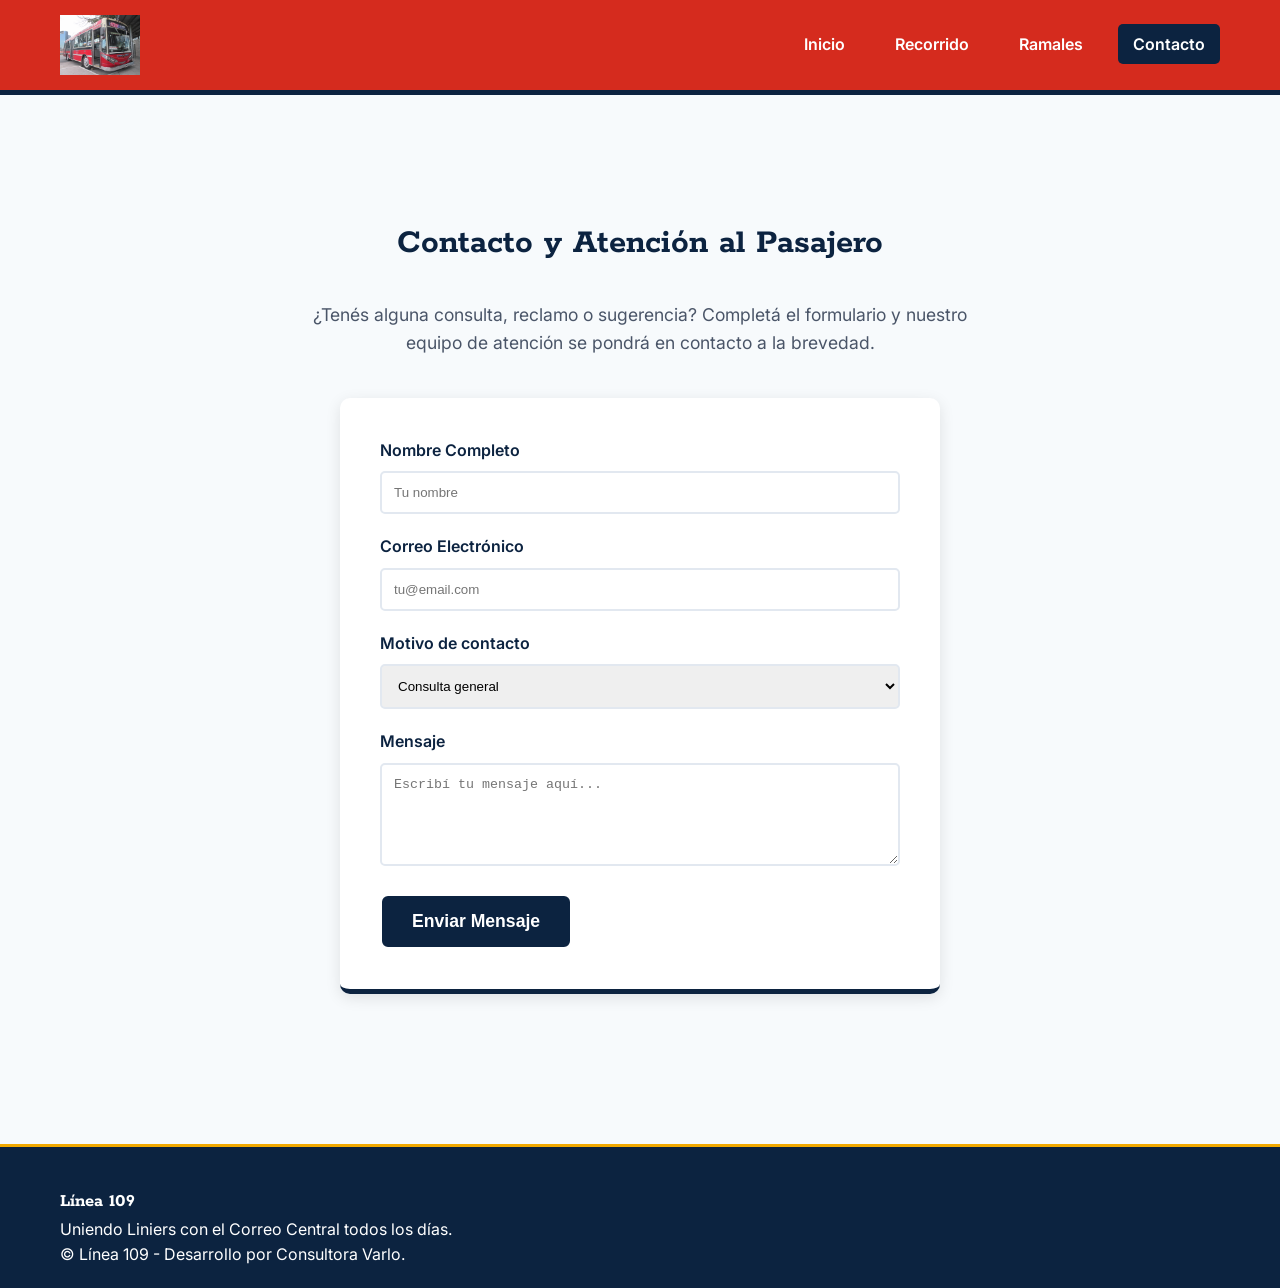
==== contacto.html @ ebbfa9f7 "Add files via upload" ====
<!DOCTYPE html>
<html lang="es">
<head>
    <meta charset="UTF-8">
    <meta name="viewport" content="width=device-width, initial-scale=1.0">
    <title>Línea 109 | Contacto</title>
    <link rel="stylesheet" href="styles.css">
    <link href="https://fonts.googleapis.com/css2?family=Inter:wght@400;600&family=Rokkitt:wght@700&display=swap" rel="stylesheet">
</head>
<body>

    <header class="header-principal">
        <div class="contenedor header-grid">
            <div class="logo">
                <a href="index.html">
                    <img src="img/28666771498_ae59375ec0_b.jpg" alt="Logo109" class="logo-img">
                </a>
            </div>
            <nav class="navegacion" aria-label="Navegación principal">
                <ul class="menu">
                    <li><a href="index.html">Inicio</a></li>
                    <li><a href="recorrido.html">Recorrido</a></li>
                    <li><a href="ramales.html">Ramales</a></li>
                    <li><a href="contacto.html" class="activo">Contacto</a></li>
                </ul>
            </nav>
        </div>
    </header>

    <main class="contenedor seccion-interna">
        <h2 class="titulo-seccion">Contacto y Atención al Pasajero</h2>
        <p class="bajada-seccion">¿Tenés alguna consulta, reclamo o sugerencia? Completá el formulario y nuestro equipo de atención se pondrá en contacto a la brevedad.</p>

        <form class="formulario-contacto">
            <div class="form-group">
                <label for="nombre">Nombre Completo</label>
                <input type="text" id="nombre" name="nombre" placeholder="Tu nombre" required>
            </div>
            <div class="form-group">
                <label for="email">Correo Electrónico</label>
                <input type="email" id="email" name="email" placeholder="tu@email.com" required>
            </div>
            <div class="form-group">
                <label for="motivo">Motivo de contacto</label>
                <select id="motivo" name="motivo">
                    <option value="consulta">Consulta general</option>
                    <option value="reclamo">Reclamo o sugerencia</option>
                    <option value="objetos">Objetos perdidos</option>
                </select>
            </div>
            <div class="form-group">
                <label for="mensaje">Mensaje</label>
                <textarea id="mensaje" name="mensaje" rows="5" placeholder="Escribí tu mensaje aquí..." required></textarea>
            </div>
            <button type="submit" class="btn-primario">Enviar Mensaje</button>
        </form>
    </main>

    <footer class="footer-principal">
        <div class="contenedor">
            <div class="footer-grid">
                <div class="footer-info">
                    <h3>Línea 109</h3>
                    <p>Uniendo Liniers con el Correo Central todos los días.</p>
                </div>
                <div class="footer-legal">
                    <p>&copy; Línea 109 - Desarrollo por Consultora Varlo.</p>
                </div>
            </div>
        </div>
    </footer>

</body>
</html>
---- styles.css ----
:root {
    --rojo-109: #d52b1e;       
    --azul-secundario: #0c2340; 
    --blanco: #ffffff;
    --oro-filete: #f2a900;
    --fondo-gris: #f7fafc;
    --texto-oscuro: #1a202c;
}

* {
    margin: 0;
    padding: 0;
    box-sizing: border-box;
}

body {
    font-family: 'Inter', sans-serif;
    background-color: var(--fondo-gris);
    color: var(--texto-oscuro);
    line-height: 1.6;
}

h1, h2, h3 {
    font-family: 'Rokkitt', serif;
}

a {
    text-decoration: none;
}

.contenedor {
    max-width: 1200px;
    margin: 0 auto;
    padding: 0 20px;
}


.header-principal {
    background-color: var(--rojo-109);
    color: var(--blanco);
    padding: 15px 0;
    border-bottom: 5px solid var(--azul-secundario);
    position: sticky;
    top: 0;
    z-index: 100;
}

.header-grid {
    display: flex;
    justify-content: space-between;
    align-items: center;
    flex-wrap: wrap;
}

.logo-img {
    max-height: 60px;
    width: auto;
    display: block;
    transition: transform 0.3s ease;
}

.logo-img:hover {
    transform: scale(1.05);
}

.menu {
    list-style: none;
    display: flex;
    gap: 20px;
}

.menu a {
    color: var(--blanco);
    font-weight: 600;
    padding: 10px 15px;
    border-radius: 5px;
    transition: all 0.3s ease;
}

.menu a:hover, .menu a.activo {
    background-color: var(--azul-secundario);
    color: var(--blanco);
}

.hero {
    background-color: var(--rojo-109);
    color: var(--blanco);
    padding: 80px 20px;
    text-align: center;
    border-bottom: 8px double var(--oro-filete);
}

.hero h2 {
    font-size: 3rem;
    margin-bottom: 15px;
    color: var(--oro-filete);
}

.hero p {
    font-size: 1.2rem;
    max-width: 600px;
    margin: 0 auto 30px auto;
}

.btn-primario {
    display: inline-block;
    background-color: var(--azul-secundario);
    color: var(--blanco);
    padding: 15px 30px;
    font-size: 1.1rem;
    font-weight: bold;
    border-radius: 8px;
    border: 2px solid var(--blanco);
    transition: 0.3s;
}

.btn-primario:hover {
    background-color: var(--oro-filete);
    color: var(--azul-secundario);
    border-color: var(--azul-secundario);
}

.estado-servicio {
    margin-top: -30px;
    position: relative;
}

.tarjeta-estado {
    background-color: var(--blanco);
    padding: 30px;
    border-radius: 10px;
    box-shadow: 0 4px 15px rgba(0,0,0,0.1);
    border-left: 6px solid var(--oro-filete);
}

.alerta-normal {
    display: flex;
    align-items: center;
    gap: 15px;
    margin-top: 15px;
    color: #2f855a;
    font-weight: 600;
}


.titulo-seccion {
    text-align: center;
    color: var(--azul-secundario);
    font-size: 2.2rem;
    margin: 60px 0 30px 0;
}

.grid-beneficios {
    display: grid;
    grid-template-columns: repeat(auto-fit, minmax(280px, 1fr));
    gap: 30px;
}

.card-beneficio {
    background-color: var(--blanco);
    padding: 30px;
    border-radius: 10px;
    text-align: center;
    border-top: 4px solid var(--rojo-109);
    box-shadow: 0 4px 6px rgba(0,0,0,0.05);
}

.card-novedad {
    background-color: var(--blanco);
    padding: 25px;
    border-radius: 10px;
    border-left: 5px solid var(--azul-secundario);
    box-shadow: 0 4px 6px rgba(0,0,0,0.05);
}

.etiqueta {
    background-color: var(--rojo-109);
    color: var(--blanco);
    padding: 5px 10px;
    border-radius: 20px;
    font-weight: bold;
    font-size: 0.8rem;
}

.footer-principal {
    background-color: var(--azul-secundario);
    color: var(--blanco);
    padding: 40px 0 20px 0;
    margin-top: 50px;
    border-top: 3px solid var(--oro-filete);
}

@media (max-width: 768px) {
    .header-grid { flex-direction: column; text-align: center; }
    .footer-grid { flex-direction: column; text-align: center; }
}

.seccion-interna { padding: 60px 20px; }

.bajada-seccion {
    text-align: center;
    max-width: 700px;
    margin: 0 auto 40px auto;
    font-size: 1.1rem;
    color: #4a5568;
}

.mapa-simulado {
    width: 100%;
    max-width: 900px;
    margin: 0 auto 40px auto;
    border-radius: 10px;
    overflow: hidden;
    box-shadow: 0 5px 15px rgba(0,0,0,0.1);
    border: 4px solid var(--azul-secundario);
}

.mapa-placeholder {
    background-color: #e2e8f0;
    width: 100%;
    height: 400px;
    display: flex;
    justify-content: center;
    align-items: center;
    color: var(--azul-secundario);
    font-weight: bold;
}

.info-recorrido {
    display: grid;
    grid-template-columns: repeat(auto-fit, minmax(300px, 1fr));
    gap: 40px;
    max-width: 900px;
    margin: 0 auto;
}

.recorrido-ida, .recorrido-vuelta {
    background-color: var(--blanco);
    padding: 30px;
    border-radius: 10px;
    border-top: 5px solid var(--rojo-109);
    box-shadow: 0 4px 6px rgba(0,0,0,0.05);
}

.lista-calles { list-style: none; }
.lista-calles li {
    padding: 10px 0;
    border-bottom: 1px solid #edf2f7;
    position: relative;
    padding-left: 25px;
}

.lista-calles li::before {
    content: '';
    position: absolute;
    left: 0;
    top: 15px;
    width: 10px;
    height: 10px;
    background-color: var(--rojo-109);
    border-radius: 50%;
}

.grid-ramales {
    display: grid;
    grid-template-columns: repeat(auto-fit, minmax(300px, 1fr));
    gap: 30px;
    max-width: 1000px;
    margin: 40px auto;
}

.card-ramal {
    background-color: var(--blanco);
    padding: 30px;
    border-radius: 15px;
    border: 2px solid var(--azul-secundario);
    transition: 0.3s;
}

.card-ramal:hover { border-color: var(--rojo-109); }

.etiqueta-ramal {
    background-color: var(--oro-filete);
    color: var(--azul-secundario);
    padding: 2px 10px;
    border-radius: 4px;
    font-weight: bold;
}

.formulario-contacto {
    max-width: 600px;
    margin: 40px auto;
    background-color: var(--blanco);
    padding: 40px;
    border-radius: 10px;
    box-shadow: 0 4px 15px rgba(0,0,0,0.1);
    border-bottom: 5px solid var(--azul-secundario);
}

.form-group { margin-bottom: 20px; }
.form-group label { display: block; font-weight: 600; margin-bottom: 8px; color: var(--azul-secundario); }
.form-group input, .form-group select, .form-group textarea {
    width: 100%;
    padding: 12px;
    border: 2px solid #e2e8f0;
    border-radius: 5px;
}
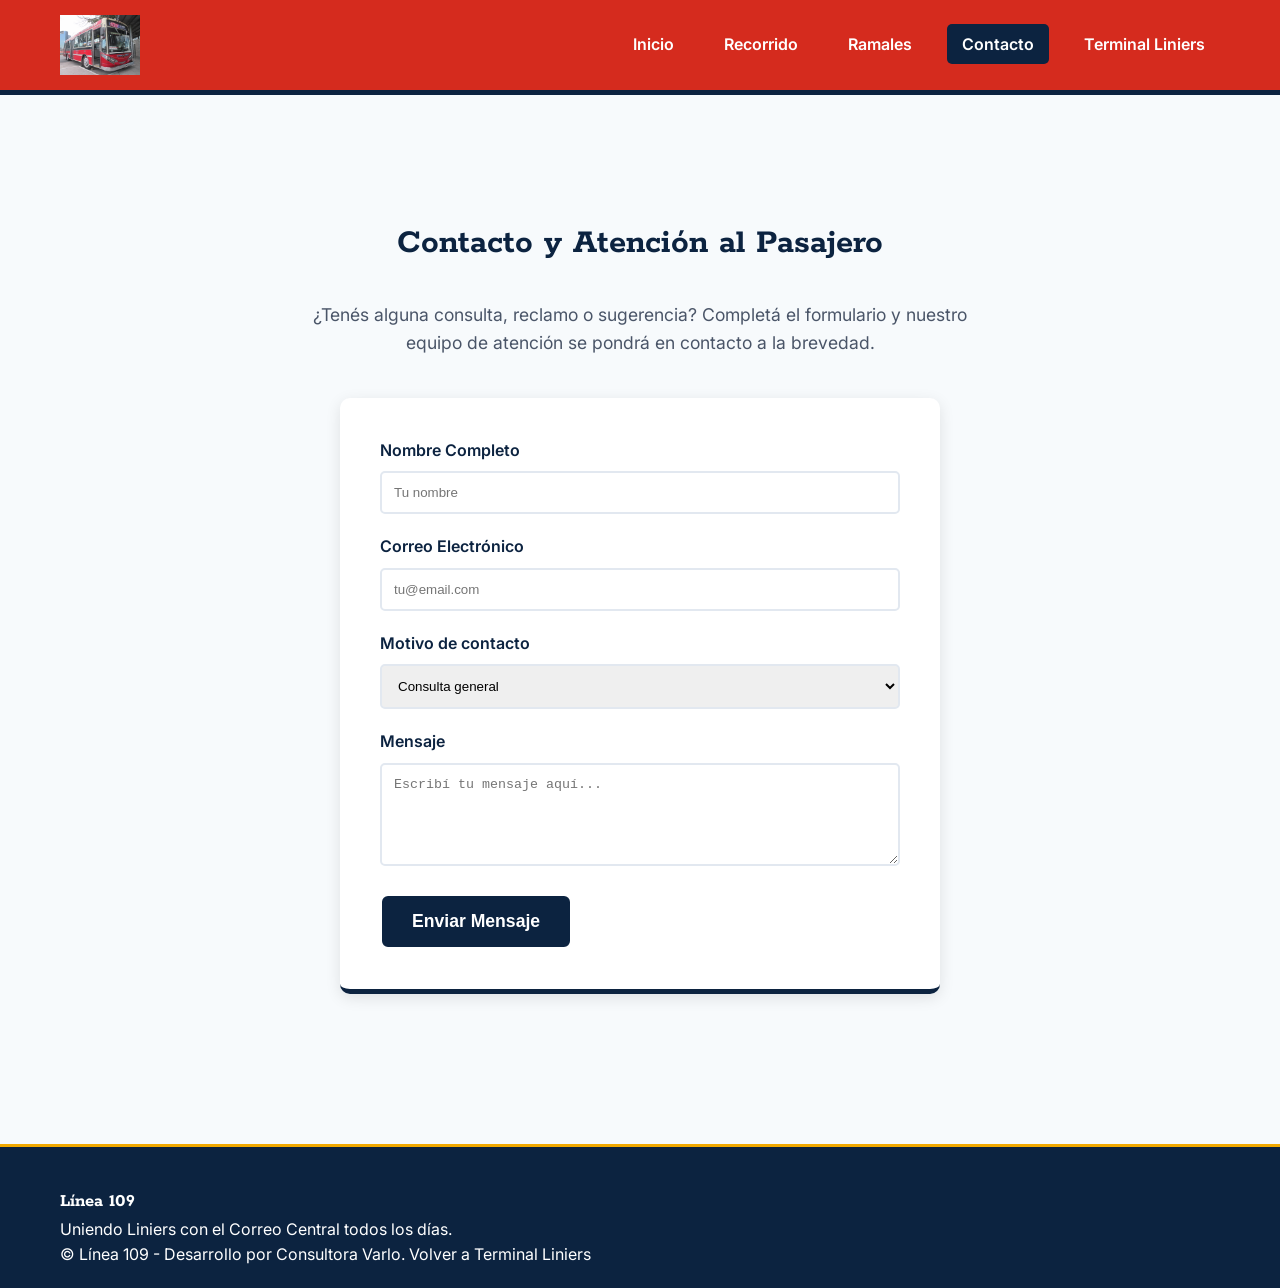
==== commit df74690a: "commit changes actividad 3" ====
--- a/contacto.html
+++ b/contacto.html
@@ -1,74 +1,71 @@
 <!DOCTYPE html>
 <html lang="es">
 <head>
-    <meta charset="UTF-8">
-    <meta name="viewport" content="width=device-width, initial-scale=1.0">
-    <title>Línea 109 | Contacto</title>
-    <link rel="stylesheet" href="styles.css">
-    <link href="https://fonts.googleapis.com/css2?family=Inter:wght@400;600&family=Rokkitt:wght@700&display=swap" rel="stylesheet">
+<meta charset="UTF-8">
+<meta name="viewport" content="width=device-width, initial-scale=1.0">
+<title>Línea 109 | Contacto</title>
+<link rel="stylesheet" href="styles.css">
+<link href="https://fonts.googleapis.com/css2?family=Inter:wght@400;600&family=Rokkitt:wght@700&display=swap" rel="stylesheet">
 </head>
 <body>
-
-    <header class="header-principal">
-        <div class="contenedor header-grid">
-            <div class="logo">
-                <a href="index.html">
-                    <img src="img/28666771498_ae59375ec0_b.jpg" alt="Logo109" class="logo-img">
-                </a>
-            </div>
-            <nav class="navegacion" aria-label="Navegación principal">
-                <ul class="menu">
-                    <li><a href="index.html">Inicio</a></li>
-                    <li><a href="recorrido.html">Recorrido</a></li>
-                    <li><a href="ramales.html">Ramales</a></li>
-                    <li><a href="contacto.html" class="activo">Contacto</a></li>
-                </ul>
-            </nav>
-        </div>
-    </header>
-
-    <main class="contenedor seccion-interna">
-        <h2 class="titulo-seccion">Contacto y Atención al Pasajero</h2>
-        <p class="bajada-seccion">¿Tenés alguna consulta, reclamo o sugerencia? Completá el formulario y nuestro equipo de atención se pondrá en contacto a la brevedad.</p>
-
-        <form class="formulario-contacto">
-            <div class="form-group">
-                <label for="nombre">Nombre Completo</label>
-                <input type="text" id="nombre" name="nombre" placeholder="Tu nombre" required>
-            </div>
-            <div class="form-group">
-                <label for="email">Correo Electrónico</label>
-                <input type="email" id="email" name="email" placeholder="tu@email.com" required>
-            </div>
-            <div class="form-group">
-                <label for="motivo">Motivo de contacto</label>
-                <select id="motivo" name="motivo">
-                    <option value="consulta">Consulta general</option>
-                    <option value="reclamo">Reclamo o sugerencia</option>
-                    <option value="objetos">Objetos perdidos</option>
-                </select>
-            </div>
-            <div class="form-group">
-                <label for="mensaje">Mensaje</label>
-                <textarea id="mensaje" name="mensaje" rows="5" placeholder="Escribí tu mensaje aquí..." required></textarea>
-            </div>
-            <button type="submit" class="btn-primario">Enviar Mensaje</button>
-        </form>
-    </main>
-
-    <footer class="footer-principal">
-        <div class="contenedor">
-            <div class="footer-grid">
-                <div class="footer-info">
-                    <h3>Línea 109</h3>
-                    <p>Uniendo Liniers con el Correo Central todos los días.</p>
-                </div>
-                <div class="footer-legal">
-                    <p>&copy; Línea 109 - Desarrollo por Consultora Varlo.</p>
-                </div>
-            </div>
-        </div>
-    </footer>
-
+<header class="header-principal">
+<div class="contenedor header-grid">
+<div class="logo">
+<a href="index.html">
+<img src="img/28666771498_ae59375ec0_b.jpg" alt="Logo109" class="logo-img">
+</a>
+</div>
+<nav class="navegacion" aria-label="Navegación principal">
+<ul class="menu">
+<li><a href="index.html">Inicio</a></li>
+<li><a href="recorrido.html">Recorrido</a></li>
+<li><a href="ramales.html">Ramales</a></li>
+<li><a href="contacto.html" class="activo">Contacto</a></li>
+<li><a href="https://tomasvalcarcel.github.io/centro-transporte/">Terminal Liniers</a></li>
+</ul>
+</nav>
+</div>
+</header>
+<main class="contenedor seccion-interna">
+<h2 class="titulo-seccion">Contacto y Atención al Pasajero</h2>
+<p class="bajada-seccion">¿Tenés alguna consulta, reclamo o sugerencia? Completá el formulario y nuestro equipo de atención se pondrá en contacto a la brevedad.</p>
+<form class="formulario-contacto">
+<div class="form-group">
+<label for="nombre">Nombre Completo</label>
+<input type="text" id="nombre" name="nombre" placeholder="Tu nombre" required>
+</div>
+<div class="form-group">
+<label for="email">Correo Electrónico</label>
+<input type="email" id="email" name="email" placeholder="tu@email.com" required>
+</div>
+<div class="form-group">
+<label for="motivo">Motivo de contacto</label>
+<select id="motivo" name="motivo">
+<option value="consulta">Consulta general</option>
+<option value="reclamo">Reclamo o sugerencia</option>
+<option value="objetos">Objetos perdidos</option>
+</select>
+</div>
+<div class="form-group">
+<label for="mensaje">Mensaje</label>
+<textarea id="mensaje" name="mensaje" rows="5" placeholder="Escribí tu mensaje aquí..." required></textarea>
+</div>
+<button type="submit" class="btn-primario">Enviar Mensaje</button>
+</form>
+</main>
+<footer class="footer-principal">
+<div class="contenedor">
+<div class="footer-grid">
+<div class="footer-info">
+<h3>Línea 109</h3>
+<p>Uniendo Liniers con el Correo Central todos los días.</p>
+</div>
+<div class="footer-legal">
+<p>&copy; Línea 109 - Desarrollo por Consultora Varlo. <a href="https://tomasvalcarcel.github.io/centro-transporte/" style="color:inherit;">Volver a Terminal Liniers</a></p>
+</div>
+</div>
+</div>
+</footer>
 </body>
-</html>+</html>
+ 
